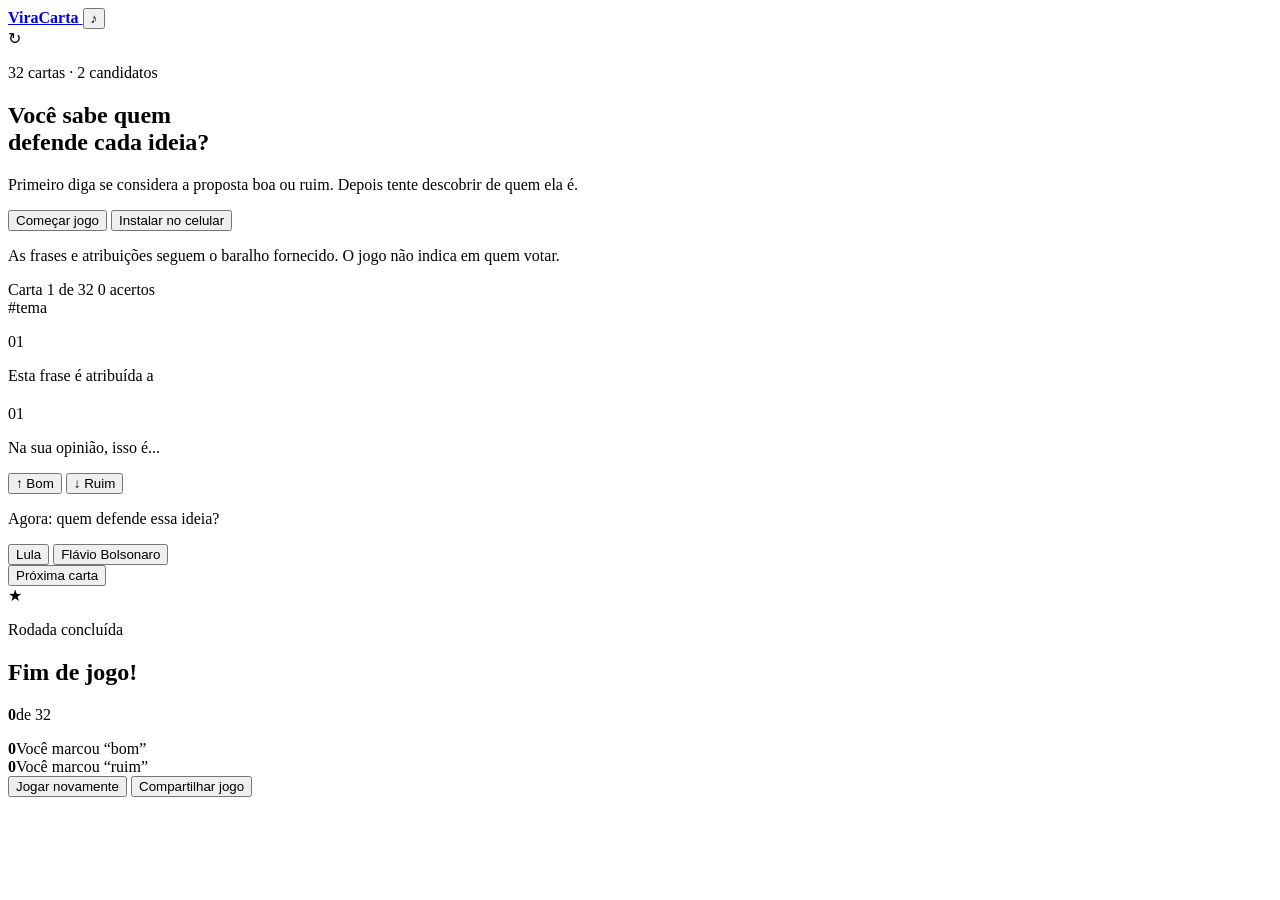
==== index.html @ 5e8613d2 "feat: criar estrutura inicial do ViraCarta" ====
<!doctype html>
<html lang="pt-BR">
<head>
  <meta charset="UTF-8">
  <meta name="viewport" content="width=device-width,initial-scale=1,viewport-fit=cover">
  <meta name="theme-color" content="#090b10">
  <meta name="description" content="Julgue a proposta, vire a carta e descubra quem a defende.">
  <meta name="apple-mobile-web-app-capable" content="yes">
  <meta name="apple-mobile-web-app-status-bar-style" content="black-translucent">
  <meta name="apple-mobile-web-app-title" content="ViraCarta">
  <title>ViraCarta</title>
  <link rel="manifest" href="./manifest.webmanifest">
  <link rel="icon" href="./icon.svg" type="image/svg+xml">
  <link rel="apple-touch-icon" href="./icon.svg">
  <link rel="stylesheet" href="./style.css">
</head>
<body>
  <main class="app">
    <header class="topbar">
      <a class="brand" href="./" aria-label="ViraCarta">
        <span class="brand-mark" aria-hidden="true"><span></span></span>
        <strong>ViraCarta</strong>
      </a>
      <button class="icon-button" id="soundButton" type="button" aria-label="Ativar ou desativar sons">♪</button>
    </header>

    <section id="startScreen" class="screen start-screen active">
      <div class="start-art" aria-hidden="true">
        <div class="mini-card red"></div>
        <div class="mini-card green"></div>
        <div class="flip-ring">↻</div>
      </div>
      <p class="eyebrow">32 cartas · 2 candidatos</p>
      <h1>Você sabe quem<br>defende cada ideia?</h1>
      <p class="intro">Primeiro diga se considera a proposta boa ou ruim. Depois tente descobrir de quem ela é.</p>
      <button class="primary-button" id="startButton" type="button">Começar jogo</button>
      <button class="text-button install hidden" id="installButton" type="button">Instalar no celular</button>
      <p class="disclaimer">As frases e atribuições seguem o baralho fornecido. O jogo não indica em quem votar.</p>
    </section>

    <section id="gameScreen" class="screen game-screen" aria-live="polite">
      <div class="game-meta">
        <span id="counter">Carta 1 de 32</span>
        <span id="score">0 acertos</span>
      </div>
      <div class="progress-track" aria-hidden="true"><div id="progressBar"></div></div>

      <div class="card-wrap">
        <article class="flashcard" id="flashcard">
          <div class="card-face card-front">
            <div class="card-tag" id="cardTag">#tema</div>
            <blockquote id="statement"></blockquote>
            <span class="card-number" id="cardNumber">01</span>
          </div>
          <div class="card-face card-back">
            <p class="reveal-label">Esta frase é atribuída a</p>
            <h2 id="politician"></h2>
            <p id="yourChoice"></p>
            <span class="card-number" id="backNumber">01</span>
          </div>
        </article>
      </div>

      <div id="judgePanel" class="choice-panel">
        <p>Na sua opinião, isso é...</p>
        <div class="choice-grid">
          <button class="choice-button good" data-judgment="Bom" type="button"><span>↑</span> Bom</button>
          <button class="choice-button bad" data-judgment="Ruim" type="button"><span>↓</span> Ruim</button>
        </div>
      </div>

      <div id="guessPanel" class="choice-panel hidden">
        <p>Agora: quem defende essa ideia?</p>
        <div class="choice-grid">
          <button class="choice-button candidate lula" data-guess="Lula" type="button">Lula</button>
          <button class="choice-button candidate flavio" data-guess="Flávio Bolsonaro" type="button">Flávio Bolsonaro</button>
        </div>
      </div>

      <div id="revealPanel" class="reveal-panel hidden">
        <div id="resultBadge" class="result-badge"></div>
        <button class="primary-button" id="nextButton" type="button">Próxima carta</button>
      </div>
    </section>

    <section id="endScreen" class="screen end-screen">
      <div class="trophy" aria-hidden="true">★</div>
      <p class="eyebrow">Rodada concluída</p>
      <h1 id="finalTitle">Fim de jogo!</h1>
      <div class="final-score"><strong id="finalScore">0</strong><span>de 32</span></div>
      <p id="finalMessage"></p>
      <div class="summary-grid">
        <div><strong id="goodCount">0</strong><span>Você marcou “bom”</span></div>
        <div><strong id="badCount">0</strong><span>Você marcou “ruim”</span></div>
      </div>
      <button class="primary-button" id="restartButton" type="button">Jogar novamente</button>
      <button class="text-button" id="shareButton" type="button">Compartilhar jogo</button>
    </section>
  </main>
  <div id="toast" class="toast" role="status"></div>
  <script src="./app.js"></script>
</body>
</html>
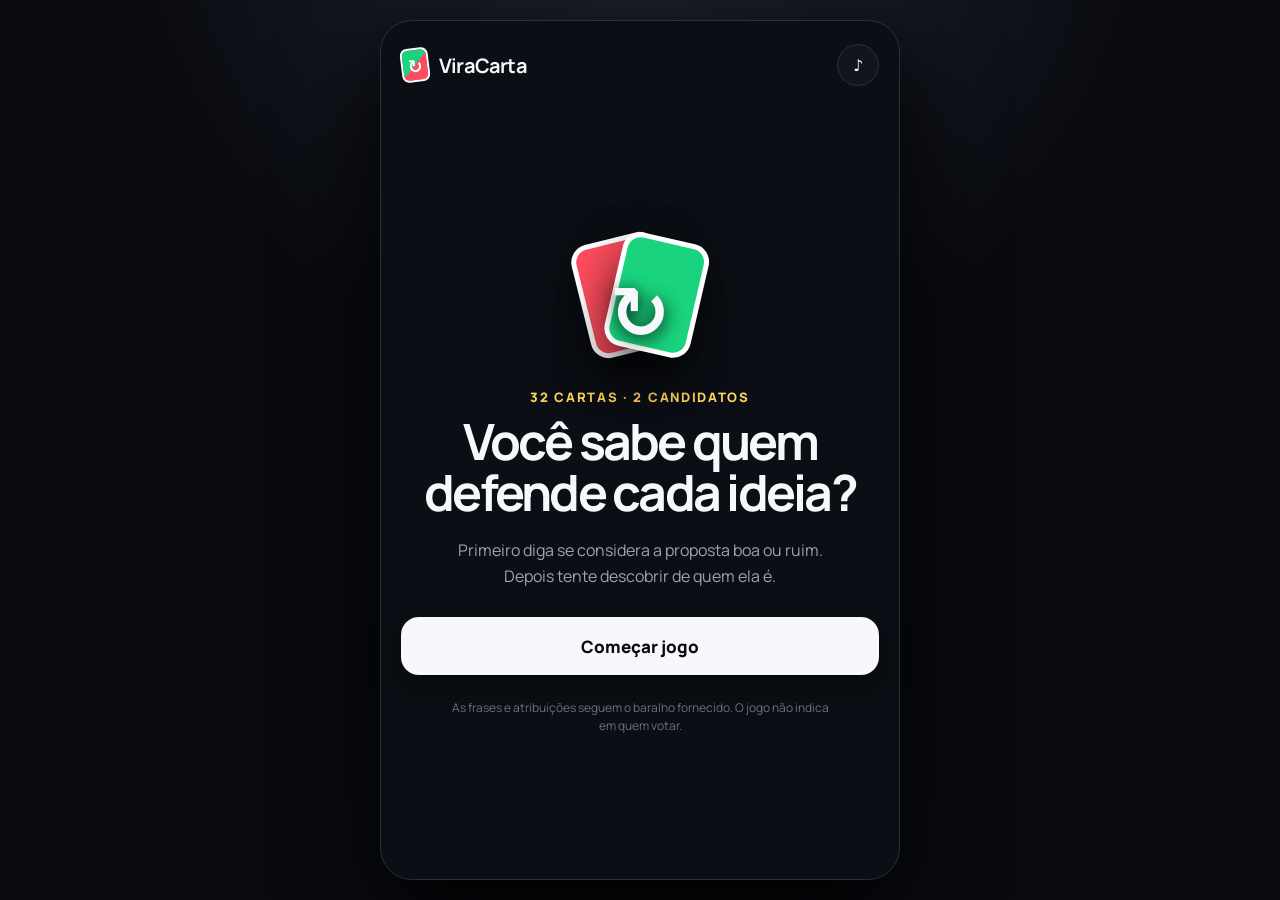
==== commit 25c7e49d: "fix: atualizar recursos da interface mobile" ====
--- a/index.html
+++ b/index.html
@@ -9,27 +9,19 @@
   <meta name="apple-mobile-web-app-status-bar-style" content="black-translucent">
   <meta name="apple-mobile-web-app-title" content="ViraCarta">
   <title>ViraCarta</title>
-  <link rel="manifest" href="./manifest.webmanifest">
+  <link rel="manifest" href="./manifest.webmanifest?v=2">
   <link rel="icon" href="./icon.svg" type="image/svg+xml">
   <link rel="apple-touch-icon" href="./icon.svg">
-  <link rel="stylesheet" href="./style.css">
+  <link rel="stylesheet" href="./style.css?v=2">
 </head>
 <body>
   <main class="app">
     <header class="topbar">
-      <a class="brand" href="./" aria-label="ViraCarta">
-        <span class="brand-mark" aria-hidden="true"><span></span></span>
-        <strong>ViraCarta</strong>
-      </a>
+      <a class="brand" href="./" aria-label="ViraCarta"><span class="brand-mark" aria-hidden="true"><span></span></span><strong>ViraCarta</strong></a>
       <button class="icon-button" id="soundButton" type="button" aria-label="Ativar ou desativar sons">♪</button>
     </header>
-
     <section id="startScreen" class="screen start-screen active">
-      <div class="start-art" aria-hidden="true">
-        <div class="mini-card red"></div>
-        <div class="mini-card green"></div>
-        <div class="flip-ring">↻</div>
-      </div>
+      <div class="start-art" aria-hidden="true"><div class="mini-card red"></div><div class="mini-card green"></div><div class="flip-ring">↻</div></div>
       <p class="eyebrow">32 cartas · 2 candidatos</p>
       <h1>Você sabe quem<br>defende cada ideia?</h1>
       <p class="intro">Primeiro diga se considera a proposta boa ou ruim. Depois tente descobrir de quem ela é.</p>
@@ -37,67 +29,27 @@
       <button class="text-button install hidden" id="installButton" type="button">Instalar no celular</button>
       <p class="disclaimer">As frases e atribuições seguem o baralho fornecido. O jogo não indica em quem votar.</p>
     </section>
-
     <section id="gameScreen" class="screen game-screen" aria-live="polite">
-      <div class="game-meta">
-        <span id="counter">Carta 1 de 32</span>
-        <span id="score">0 acertos</span>
-      </div>
+      <div class="game-meta"><span id="counter">Carta 1 de 32</span><span id="score">0 acertos</span></div>
       <div class="progress-track" aria-hidden="true"><div id="progressBar"></div></div>
-
       <div class="card-wrap">
         <article class="flashcard" id="flashcard">
-          <div class="card-face card-front">
-            <div class="card-tag" id="cardTag">#tema</div>
-            <blockquote id="statement"></blockquote>
-            <span class="card-number" id="cardNumber">01</span>
-          </div>
-          <div class="card-face card-back">
-            <p class="reveal-label">Esta frase é atribuída a</p>
-            <h2 id="politician"></h2>
-            <p id="yourChoice"></p>
-            <span class="card-number" id="backNumber">01</span>
-          </div>
+          <div class="card-face card-front"><div class="card-tag" id="cardTag">#tema</div><blockquote id="statement"></blockquote><span class="card-number" id="cardNumber">01</span></div>
+          <div class="card-face card-back"><p class="reveal-label">Esta frase é atribuída a</p><h2 id="politician"></h2><p id="yourChoice"></p><span class="card-number" id="backNumber">01</span></div>
         </article>
       </div>
-
-      <div id="judgePanel" class="choice-panel">
-        <p>Na sua opinião, isso é...</p>
-        <div class="choice-grid">
-          <button class="choice-button good" data-judgment="Bom" type="button"><span>↑</span> Bom</button>
-          <button class="choice-button bad" data-judgment="Ruim" type="button"><span>↓</span> Ruim</button>
-        </div>
-      </div>
-
-      <div id="guessPanel" class="choice-panel hidden">
-        <p>Agora: quem defende essa ideia?</p>
-        <div class="choice-grid">
-          <button class="choice-button candidate lula" data-guess="Lula" type="button">Lula</button>
-          <button class="choice-button candidate flavio" data-guess="Flávio Bolsonaro" type="button">Flávio Bolsonaro</button>
-        </div>
-      </div>
-
-      <div id="revealPanel" class="reveal-panel hidden">
-        <div id="resultBadge" class="result-badge"></div>
-        <button class="primary-button" id="nextButton" type="button">Próxima carta</button>
-      </div>
+      <div id="judgePanel" class="choice-panel"><p>Na sua opinião, isso é...</p><div class="choice-grid"><button class="choice-button good" data-judgment="Bom" type="button"><span>↑</span> Bom</button><button class="choice-button bad" data-judgment="Ruim" type="button"><span>↓</span> Ruim</button></div></div>
+      <div id="guessPanel" class="choice-panel hidden"><p>Agora: quem defende essa ideia?</p><div class="choice-grid"><button class="choice-button candidate lula" data-guess="Lula" type="button">Lula</button><button class="choice-button candidate flavio" data-guess="Flávio Bolsonaro" type="button">Flávio Bolsonaro</button></div></div>
+      <div id="revealPanel" class="reveal-panel hidden"><div id="resultBadge" class="result-badge"></div><button class="primary-button" id="nextButton" type="button">Próxima carta</button></div>
     </section>
-
     <section id="endScreen" class="screen end-screen">
-      <div class="trophy" aria-hidden="true">★</div>
-      <p class="eyebrow">Rodada concluída</p>
-      <h1 id="finalTitle">Fim de jogo!</h1>
-      <div class="final-score"><strong id="finalScore">0</strong><span>de 32</span></div>
-      <p id="finalMessage"></p>
-      <div class="summary-grid">
-        <div><strong id="goodCount">0</strong><span>Você marcou “bom”</span></div>
-        <div><strong id="badCount">0</strong><span>Você marcou “ruim”</span></div>
-      </div>
-      <button class="primary-button" id="restartButton" type="button">Jogar novamente</button>
-      <button class="text-button" id="shareButton" type="button">Compartilhar jogo</button>
+      <div class="trophy" aria-hidden="true">★</div><p class="eyebrow">Rodada concluída</p><h1 id="finalTitle">Fim de jogo!</h1>
+      <div class="final-score"><strong id="finalScore">0</strong><span>de 32</span></div><p id="finalMessage"></p>
+      <div class="summary-grid"><div><strong id="goodCount">0</strong><span>Você marcou “bom”</span></div><div><strong id="badCount">0</strong><span>Você marcou “ruim”</span></div></div>
+      <button class="primary-button" id="restartButton" type="button">Jogar novamente</button><button class="text-button" id="shareButton" type="button">Compartilhar jogo</button>
     </section>
   </main>
   <div id="toast" class="toast" role="status"></div>
-  <script src="./app.js"></script>
+  <script src="./app.js?v=2"></script>
 </body>
 </html>
--- a/style.css
+++ b/style.css
@@ -0,0 +1,76 @@
+@import url('https://fonts.googleapis.com/css2?family=Manrope:wght@400;600;700;800&display=swap');
+
+:root{--bg:#090b10;--surface:#12151d;--surface-2:#191d27;--text:#f7f8fb;--muted:#9ba3b4;--line:#2a2f3b;--green:#19d37e;--green-dark:#0d9f5a;--red:#ff4d5e;--red-dark:#d82c40;--yellow:#ffd55a;--radius:24px}
+*{box-sizing:border-box}
+html{background:var(--bg);color-scheme:dark}
+body{margin:0;min-height:100dvh;background:radial-gradient(circle at 50% -15%,#232837 0,transparent 43%),var(--bg);color:var(--text);font-family:Manrope,system-ui,sans-serif;-webkit-tap-highlight-color:transparent}
+button,a{font:inherit}
+button{color:inherit}
+.app{width:min(100%,520px);min-height:100dvh;margin:auto;padding:max(18px,env(safe-area-inset-top)) 20px max(24px,env(safe-area-inset-bottom));display:flex;flex-direction:column}
+.topbar{display:flex;align-items:center;justify-content:space-between;min-height:52px}
+.brand{display:flex;align-items:center;gap:10px;color:var(--text);text-decoration:none;font-size:20px;letter-spacing:-.04em}
+.brand-mark{position:relative;width:28px;height:34px;border:2px solid #fff;border-radius:7px;transform:rotate(-7deg);overflow:hidden;background:linear-gradient(135deg,var(--green) 0 49%,var(--red) 51%)}
+.brand-mark span:after{content:"↻";position:absolute;inset:4px -2px;display:grid;place-items:center;color:#fff;font-size:18px;font-weight:800;transform:rotate(7deg)}
+.icon-button{width:42px;height:42px;border:1px solid var(--line);background:var(--surface);border-radius:50%;font-weight:800;cursor:pointer}
+.icon-button.muted{color:var(--muted);opacity:.65}
+.screen{display:none;flex:1}
+.screen.active{display:flex}
+.start-screen,.end-screen{flex-direction:column;align-items:center;text-align:center;justify-content:center;padding:22px 0 8px}
+.start-art{position:relative;width:180px;height:145px;margin-bottom:18px}
+.mini-card{position:absolute;left:50%;top:12px;width:88px;height:116px;border:5px solid #fff;border-radius:18px;box-shadow:0 20px 45px #0009}
+.mini-card.red{background:var(--red);transform:translateX(-68%) rotate(-14deg)}
+.mini-card.green{background:var(--green);transform:translateX(-31%) rotate(13deg)}
+.flip-ring{position:absolute;inset:26px 0 0;display:grid;place-items:center;font-size:72px;font-weight:800;text-shadow:0 4px 18px #000}
+.eyebrow{margin:0 0 10px;color:var(--yellow);font-size:13px;font-weight:800;text-transform:uppercase;letter-spacing:.13em}
+h1{margin:0;font-size:clamp(34px,9vw,50px);line-height:1.02;letter-spacing:-.055em}
+.intro{max-width:390px;margin:20px 0 28px;color:var(--muted);line-height:1.6}
+.primary-button{width:100%;min-height:58px;border:0;border-radius:18px;background:var(--text);color:#080a0e;font-weight:800;font-size:17px;cursor:pointer;box-shadow:0 12px 30px #0006;transition:transform .15s,opacity .15s}
+.primary-button:active,.choice-button:active{transform:scale(.97)}
+.text-button{border:0;background:transparent;margin-top:12px;padding:12px;color:var(--text);font-weight:700;cursor:pointer}
+.disclaimer{max-width:390px;margin:24px 0 0;color:#697184;font-size:12px;line-height:1.5}
+.game-screen{flex-direction:column;padding-top:16px}
+.game-meta{display:flex;justify-content:space-between;color:var(--muted);font-size:13px;font-weight:700}
+.progress-track{height:5px;background:var(--surface-2);border-radius:99px;margin:10px 0 20px;overflow:hidden}
+.progress-track div{width:3.125%;height:100%;background:linear-gradient(90deg,var(--green),var(--yellow));border-radius:99px;transition:width .35s}
+.card-wrap{perspective:1200px;flex:0 0 clamp(330px,44dvh,420px);height:clamp(330px,44dvh,420px);min-height:330px;margin-bottom:20px}
+.flashcard{position:relative;width:100%;height:100%;min-height:330px;transform-style:preserve-3d;transition:transform .62s cubic-bezier(.2,.75,.25,1)}
+.flashcard.flipped{transform:rotateY(180deg)}
+.card-face{position:absolute;inset:0;width:100%;height:100%;min-height:330px;backface-visibility:hidden;-webkit-backface-visibility:hidden;border:1px solid #ffffff16;border-radius:var(--radius);padding:28px;display:flex;flex-direction:column;overflow:hidden;box-shadow:0 26px 60px #0007}
+.card-front{background:linear-gradient(145deg,#1d222e,#10131a)}
+.card-front:before{content:"";position:absolute;width:210px;height:210px;border-radius:50%;right:-120px;top:-100px;background:linear-gradient(135deg,var(--green),var(--red));filter:blur(4px);opacity:.22}
+.card-back{transform:rotateY(180deg);align-items:center;justify-content:center;text-align:center;background:linear-gradient(145deg,#252a37,#10131a)}
+.card-back:before{content:"";position:absolute;inset:0;background:linear-gradient(135deg,#19d37e18 0 49%,#ff4d5e18 51%)}
+.card-tag{position:relative;align-self:flex-start;padding:7px 11px;border-radius:99px;background:#ffffff0d;border:1px solid #ffffff14;color:var(--yellow);font-size:12px;font-weight:800}
+blockquote{position:relative;margin:auto 0;font-size:clamp(21px,5.6vw,29px);font-weight:700;line-height:1.3;letter-spacing:-.035em}
+.card-number{position:relative;align-self:flex-end;color:#687083;font-weight:800}
+.reveal-label,.card-back p{position:relative;color:var(--muted);margin:0}
+.card-back h2{position:relative;margin:12px 0 22px;font-size:clamp(34px,9vw,50px);line-height:1.05;letter-spacing:-.05em}
+#yourChoice{font-size:14px}
+.choice-panel>p{margin:0 0 12px;color:var(--muted);font-size:14px;text-align:center}
+.choice-grid{display:grid;grid-template-columns:1fr 1fr;gap:12px}
+.choice-button{min-height:62px;border:1px solid var(--line);border-radius:18px;background:var(--surface);font-weight:800;font-size:17px;cursor:pointer;transition:transform .15s,border .15s}
+.choice-button span{margin-right:6px}
+.choice-button.good{border-color:#19d37e55;color:#45e79b}
+.choice-button.bad{border-color:#ff4d5e55;color:#ff7582}
+.choice-button.lula{border-color:#ff535d66}
+.choice-button.flavio{border-color:#5e8bff66}
+.reveal-panel{display:flex;gap:12px;align-items:center}
+.result-badge{flex:1;text-align:center;font-weight:800}
+.result-badge.correct{color:var(--green)}
+.result-badge.wrong{color:var(--red)}
+.reveal-panel .primary-button{width:56%;min-height:58px}
+.end-screen .trophy{display:grid;place-items:center;width:112px;height:112px;border-radius:32px;background:linear-gradient(145deg,var(--yellow),#ff9f43);color:#171008;font-size:56px;box-shadow:0 20px 50px #ffbd3b33;margin-bottom:26px;transform:rotate(-4deg)}
+.final-score{display:flex;align-items:baseline;gap:8px;margin:24px 0 4px}
+.final-score strong{font-size:68px;line-height:1;letter-spacing:-.06em}
+.final-score span{color:var(--muted);font-weight:700}
+#finalMessage{color:var(--muted);margin:12px 0 26px}
+.summary-grid{display:grid;grid-template-columns:1fr 1fr;gap:12px;width:100%;margin-bottom:24px}
+.summary-grid div{padding:18px 10px;background:var(--surface);border:1px solid var(--line);border-radius:18px}
+.summary-grid strong{display:block;font-size:24px}
+.summary-grid span{color:var(--muted);font-size:12px}
+.toast{position:fixed;left:50%;bottom:max(24px,env(safe-area-inset-bottom));transform:translate(-50%,20px);background:#f7f8fb;color:#090b10;border-radius:99px;padding:12px 18px;font-size:14px;font-weight:800;opacity:0;pointer-events:none;transition:.25s;z-index:10;white-space:nowrap}
+.toast.show{opacity:1;transform:translate(-50%,0)}
+.hidden{display:none!important}
+@media(max-height:700px){.start-art{width:130px;height:100px;margin-bottom:10px}.mini-card{width:64px;height:86px}.flip-ring{font-size:50px;inset:18px 0 0}.intro{margin:14px 0 20px}.card-wrap{flex-basis:285px;height:285px;min-height:285px}.flashcard,.card-face{min-height:285px}.card-face{padding:22px}blockquote{font-size:20px}}
+@media(min-width:700px){body{padding:20px}.app{min-height:calc(100dvh - 40px);border:1px solid var(--line);border-radius:32px;background:#0b0e14;box-shadow:0 30px 100px #000}}
+@media(prefers-reduced-motion:reduce){*{scroll-behavior:auto!important;transition:none!important}}
